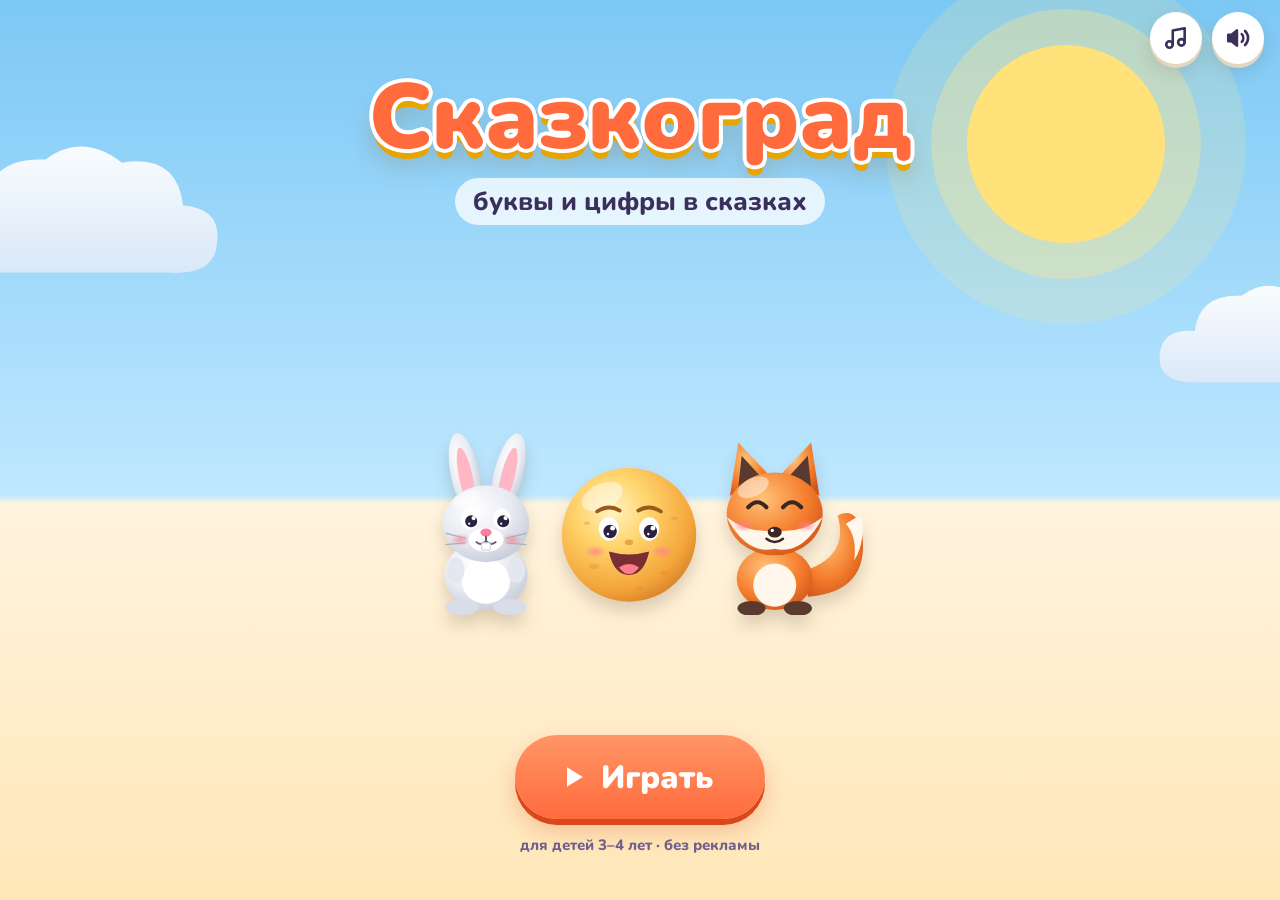
==== index.html @ 3eb1c52c "Мир 2 «Теремок»: 5 уровней с озвучкой Марины Строим теремок (Тетрис из брёвен), «Кто в теремочке жив" ====
<!doctype html>
<html lang="ru">
<head>
<meta charset="utf-8">
<meta name="viewport" content="width=device-width, initial-scale=1, maximum-scale=1, user-scalable=no, viewport-fit=cover">
<meta name="theme-color" content="#FFF1D6">
<meta name="apple-mobile-web-app-capable" content="yes">
<meta name="mobile-web-app-capable" content="yes">
<meta name="apple-mobile-web-app-status-bar-style" content="default">
<meta name="apple-mobile-web-app-title" content="Сказкоград">
<title>Сказкоград — буквы и цифры в сказках</title>
<meta name="description" content="Игра для малышей 3–4 лет: буквы, цифры, цвета и фигуры в сказках про Колобка, Теремок и Репку. Бесплатно, без рекламы.">
<meta property="og:title" content="Сказкоград — буквы и цифры в сказках">
<meta property="og:description" content="Игра для малышей 3–4 лет. Бесплатно, без рекламы.">
<meta property="og:image" content="https://skyrocket-artur.github.io/skazkograd/icons/icon-512.png">
<meta property="og:url" content="https://skyrocket-artur.github.io/skazkograd/">
<meta property="og:type" content="website">
<link rel="manifest" href="manifest.webmanifest">
<link rel="icon" href="icons/icon.svg" type="image/svg+xml">
<link rel="apple-touch-icon" href="icons/icon-180.png">
<link rel="preconnect" href="https://fonts.googleapis.com">
<link rel="preconnect" href="https://fonts.gstatic.com" crossorigin>
<!-- Шрифт не блокирует запуск: пока грузится — системный круглый -->
<link rel="stylesheet" href="https://fonts.googleapis.com/css2?family=Nunito:wght@700;800;900&display=swap" media="print" onload="this.media='all'">
<link rel="stylesheet" href="css/app.css?v=4">
</head>
<body>
<div id="app"></div>
<noscript>Для игры нужен JavaScript.</noscript>
<script src="js/core.js?v=4"></script>
<script src="js/audio.js?v=4"></script>
<script src="js/lines.js?v=4"></script>
<script src="js/voice-packs.js?v=4"></script>
<script src="js/art.js?v=4"></script>
<script src="js/game.js?v=4"></script>
<script src="js/ui.js?v=4"></script>
<script src="js/levels/common.js?v=4"></script>
<script src="js/levels/w1.js?v=4"></script>
<script src="js/levels/w2.js?v=4"></script>
<script src="js/app.js?v=4"></script>
</body>
</html>
---- css/app.css ----
:root {
  --ink: #3B2F5C; --ink2: #6E6290; --cream: #FFF4DE; --white: #fff;
  --accent: #FF6B3D; --accent-d: #D9481C; --sun: #FFD23F; --sun-d: #E8A400;
  --green: #4FC26A; --green-d: #2E9447; --blue: #4FA8F5; --pink: #FF6B8B;
  --sat: env(safe-area-inset-top, 0px); --sab: env(safe-area-inset-bottom, 0px);
  --sal: env(safe-area-inset-left, 0px); --sar: env(safe-area-inset-right, 0px);
  --font: Nunito, ui-rounded, "SF Pro Rounded", "Arial Rounded MT Bold", system-ui, sans-serif;
}
* { box-sizing: border-box; -webkit-tap-highlight-color: transparent; }
html, body { margin: 0; height: 100%; overflow: hidden; background: var(--cream); color: var(--ink); font-family: var(--font); font-weight: 800; overscroll-behavior: none; }
body { -webkit-user-select: none; user-select: none; -webkit-touch-callout: none; touch-action: manipulation; -webkit-text-size-adjust: 100%; }
input, textarea { -webkit-user-select: text; user-select: text; font-family: inherit; }
button { font-family: inherit; color: inherit; border: 0; background: none; padding: 0; cursor: pointer; touch-action: manipulation; }
img { -webkit-user-drag: none; user-select: none; }
#app { position: fixed; inset: 0; overflow: hidden; }

/* ---------- экраны ---------- */
.screen { position: absolute; inset: 0; overflow: hidden; transition: opacity .3s ease, transform .3s ease; }
.screen.enter { opacity: 0; transform: scale(1.03); }
.screen.leave { opacity: 0; pointer-events: none; }
.bar { position: absolute; z-index: 5; top: 0; left: 0; right: 0; display: flex; align-items: center; justify-content: space-between; gap: 12px;
  padding: calc(var(--sat) + 12px) calc(var(--sar) + 16px) 8px calc(var(--sal) + 16px); }
.bar h2 { margin: 0; font-size: clamp(22px, 6vw, 30px); font-weight: 900; letter-spacing: .2px; text-shadow: 0 2px 0 rgba(255,255,255,.7); }
.tb-space { width: 52px; height: 52px; flex: none; }
.bar.three { display: grid; grid-template-columns: 1fr auto 1fr; }
.bar.three > :first-child { justify-self: start; }
.bar.three > :last-child { justify-self: end; }
.bar-right, .sound-btns { display: flex; align-items: center; gap: 10px; }
.icon-btn.off { background: #FFE9DF; color: var(--accent-d); }
.splash-top { position: absolute; z-index: 3; top: calc(var(--sat) + 12px); right: calc(var(--sar) + 16px); }

/* ---------- кнопки ---------- */
.btn { position: relative; display: inline-flex; align-items: center; justify-content: center; gap: 10px; min-height: 56px; padding: 0 28px; border-radius: 999px;
  background: linear-gradient(180deg, #FF9566, var(--accent)); color: #fff; font-size: 20px; font-weight: 900;
  box-shadow: 0 6px 0 var(--accent-d), 0 12px 24px rgba(217,72,28,.28); transition: transform .08s, box-shadow .08s; }
.btn:active { transform: translateY(4px); box-shadow: 0 2px 0 var(--accent-d), 0 6px 14px rgba(217,72,28,.25); }
.btn svg { width: 24px; height: 24px; }
.btn.big { min-height: 64px; font-size: 24px; padding: 0 36px; }
.btn.huge { min-height: 84px; font-size: 32px; padding: 0 52px 0 40px; }
.btn.huge svg { width: 36px; height: 36px; }
.btn.ghost { background: #fff; color: var(--ink); box-shadow: 0 5px 0 #E3D6BF, 0 10px 20px rgba(80,60,30,.12); }
.btn.ghost:active { box-shadow: 0 1px 0 #E3D6BF; }
.btn.small { min-height: 40px; font-size: 16px; padding: 0 16px; }
.btn.danger { background: linear-gradient(180deg, #FF7A7A, #E5484D); box-shadow: 0 5px 0 #B32D33; }
.icon-btn { position: relative; flex: none; width: 52px; height: 52px; border-radius: 50%; display: grid; place-items: center; background: #fff; color: var(--ink);
  box-shadow: 0 4px 0 #E3D6BF, 0 8px 18px rgba(80,60,30,.15); overflow: hidden; }
.icon-btn svg { width: 26px; height: 26px; position: relative; z-index: 1; }
.icon-btn:active { transform: translateY(3px); box-shadow: 0 1px 0 #E3D6BF; }
.icon-btn.ghost { background: rgba(255,255,255,.75); }
.icon-btn .ring { display: none; }
.icon-btn.hold::before { content: ''; position: absolute; inset: 0; border-radius: 50%; background: rgba(255,107,61,.4); transform: scale(0); }
.icon-btn.holding::before { transform: scale(1); transition: transform var(--hold, .7s) linear; }

/* ---------- заставка ---------- */
.splash { background: linear-gradient(180deg, #7CC8F5 0%, #BFE8FF 55%, #FFF4DE 56%, #FFE7B8 100%); display: flex; flex-direction: column; align-items: center; justify-content: space-between;
  padding: calc(var(--sat) + 6vh) 20px calc(var(--sab) + 5vh); }
.splash .sun { position: absolute; right: 9%; top: calc(var(--sat) + 5%); width: 22vmin; height: 22vmin; border-radius: 50%; background: #FFE27A; box-shadow: 0 0 0 4vmin rgba(255,230,140,.35), 0 0 0 9vmin rgba(255,230,140,.18); }
.splash .cl { position: absolute; width: 34vmin; opacity: .95; animation: drift 18s linear infinite alternate; }
.splash .c1 { left: -6%; top: 14%; } .splash .c2 { right: -8%; top: 30%; width: 26vmin; animation-duration: 24s; }
.logo { position: relative; text-align: center; margin-top: 2vh; }
.logo h1 { margin: 0; font-size: clamp(46px, 14vw, 92px); font-weight: 900; line-height: 1; color: var(--accent); letter-spacing: -1px;
  text-shadow: 0 4px 0 #fff, 0 -4px 0 #fff, 4px 0 0 #fff, -4px 0 0 #fff, 3px 3px 0 #fff, -3px 3px 0 #fff, 3px -3px 0 #fff, -3px -3px 0 #fff, 0 10px 0 #E8A400, 0 16px 24px rgba(120,70,0,.25); }
.logo p { margin: 14px 0 0; font-size: clamp(18px, 5vw, 26px); color: var(--ink); background: rgba(255,255,255,.75); display: inline-block; padding: 6px 18px; border-radius: 999px; }
.friends { position: relative; display: flex; align-items: flex-end; justify-content: center; gap: 0; width: min(100%, 520px); height: 30vh; }
.friends .f { height: 70%; filter: drop-shadow(0 10px 8px rgba(60,40,20,.18)); animation: hop 2.4s ease-in-out infinite; }
.friends .kol { height: 62%; margin: 0 -4%; z-index: 1; animation-delay: .3s; }
.friends .fox { animation-delay: .6s; }
.splash-bottom { position: relative; display: flex; flex-direction: column; align-items: center; gap: 16px; }
.splash-bottom small { font-size: 15px; color: var(--ink2); }
.play { animation: breathe 1.8s ease-in-out infinite; }

/* ---------- карта сказок ---------- */
.map { background: radial-gradient(120% 60% at 50% 0%, #FFFFFF 0%, #FFF4DE 60%), var(--cream); }
.worlds { position: absolute; inset: 0; overflow-y: auto; -webkit-overflow-scrolling: touch; padding: calc(var(--sat) + 84px) calc(var(--sar) + 16px) calc(var(--sab) + 100px) calc(var(--sal) + 16px);
  display: grid; grid-template-columns: 1fr; gap: 14px; align-content: start; }
@media (min-width: 700px) { .worlds { grid-template-columns: 1fr 1fr; max-width: 980px; margin: 0 auto; } }
.world-card { position: relative; display: flex; align-items: center; gap: 14px; min-height: 124px; padding: 14px 16px 14px 10px; border-radius: 28px; text-align: left;
  box-shadow: 0 6px 0 rgba(0,0,0,.08), 0 14px 28px rgba(80,60,30,.12); transition: transform .1s; }
.world-card:active { transform: scale(.97); }
.wc-art { flex: none; width: 104px; height: 104px; display: grid; place-items: center; background: rgba(255,255,255,.55); border-radius: 24px; }
.wc-art img { max-width: 88px; max-height: 88px; filter: drop-shadow(0 6px 6px rgba(0,0,0,.15)); }
.wc-text { flex: 1; min-width: 0; }
.wc-text h3 { margin: 0 0 4px; font-size: 24px; font-weight: 900; color: #fff; text-shadow: 0 2px 0 rgba(0,0,0,.15); }
.wc-text p { margin: 0 0 10px; font-size: 14px; color: rgba(255,255,255,.95); font-weight: 800; }
.wc-prog { position: relative; height: 22px; background: rgba(255,255,255,.4); border-radius: 999px; overflow: hidden; }
.wc-prog i { position: absolute; left: 0; top: 0; bottom: 0; background: linear-gradient(90deg, #FFE27A, #FFD23F); border-radius: 999px; transition: width .6s; }
.wc-prog span { position: relative; display: block; text-align: center; font-size: 13px; line-height: 22px; color: var(--ink); }
.wc-soon { display: inline-flex; align-items: center; gap: 6px; background: rgba(255,255,255,.85); color: var(--ink2); padding: 4px 12px; border-radius: 999px; font-size: 14px; }
.wc-soon svg { width: 16px; height: 16px; }
.wc-badge { position: absolute; top: -8px; right: -6px; width: 44px; height: 44px; filter: drop-shadow(0 3px 3px rgba(0,0,0,.2)); }
.world-card.locked .wc-art img { filter: grayscale(.6) opacity(.7); }
.world-card.locked { filter: saturate(.55); }
.map-foot { position: absolute; left: 0; right: 0; bottom: 0; display: flex; justify-content: center; padding: 16px 16px calc(var(--sab) + 18px);
  background: linear-gradient(180deg, rgba(255,244,222,0), var(--cream) 40%); pointer-events: none; }
.map-foot .btn { pointer-events: auto; }
.w-forest { background: linear-gradient(135deg, #6CCB6E, #2FA35A); }
.w-meadow { background: linear-gradient(135deg, #FFB25C, #F07A2E); }
.w-garden { background: linear-gradient(135deg, #C5D94A, #7FB52E); }
.w-bears { background: linear-gradient(135deg, #C58B5E, #8C5A36); }
.w-sea { background: linear-gradient(135deg, #4FC3F7, #2D7FD8); }

/* ---------- мир: тропинка ---------- */
.screen.world.w-forest { background: linear-gradient(180deg, #8FD3FF 0%, #CFF0FF 26%, #A9E08E 27%, #6CC35E 100%); }
.screen.world.w-meadow { background: radial-gradient(60% 18% at 20% 70%, rgba(255,255,255,.25), transparent), linear-gradient(180deg, #86CFF7 0%, #D6F0FF 24%, #B9E89A 25%, #7CCB5E 100%); }
.world-done.w-meadow { background: radial-gradient(100% 60% at 50% 20%, #FFFDF0, #FFE2B8 60%, #FFB97A); }
.world .bar h2 { color: #fff; text-shadow: 0 2px 0 rgba(0,0,0,.18); }
.path-field { position: absolute; left: 0; right: 0; top: calc(var(--sat) + 76px); bottom: calc(var(--sab) + 8px); }
.path-line { position: absolute; inset: 0; pointer-events: none; }
.path-line svg { width: 100%; height: 100%; }
.path-line path { fill: none; stroke: #F3D9A0; stroke-width: 7; stroke-linecap: round; stroke-linejoin: round; vector-effect: non-scaling-stroke; filter: drop-shadow(0 2px 0 rgba(120,80,30,.25)); }
.deco { position: absolute; pointer-events: none; filter: drop-shadow(0 6px 4px rgba(30,60,20,.18)); }
.deco.d0 { left: -4%; top: 4%; height: 26%; } .deco.d1 { right: -6%; top: 46%; height: 24%; } .deco.d2 { right: 6%; top: -2%; height: 18%; }
.deco.d3 { left: 2%; top: 62%; height: 9%; } .deco.d4 { left: 40%; top: 66%; height: 0; display: none; }
.stone { position: absolute; transform: translate(-50%, -50%); width: clamp(88px, 22vmin, 124px); height: clamp(88px, 22vmin, 124px); border-radius: 50%;
  background: radial-gradient(circle at 35% 30%, #fff, #FFF1D6); box-shadow: 0 7px 0 #D9B97C, 0 14px 22px rgba(60,50,20,.25); display: grid; place-items: center;
  animation: popIn .45s backwards cubic-bezier(.2,1.6,.4,1); }
.stone:active { translate: 0 4px; box-shadow: 0 3px 0 #D9B97C; }
.st-art img { width: 64%; height: 64%; position: absolute; left: 18%; top: 14%; object-fit: contain; }
.st-num { position: absolute; left: -4px; top: -4px; width: 34px; height: 34px; border-radius: 50%; background: var(--accent); color: #fff; font-size: 19px; font-weight: 900; display: grid; place-items: center; box-shadow: 0 3px 0 var(--accent-d); }
.st-star { position: absolute; right: -6px; top: -8px; width: 38px; height: 38px; filter: drop-shadow(0 2px 2px rgba(0,0,0,.2)); }
.st-lock { position: absolute; inset: 0; display: grid; place-items: center; background: rgba(255,255,255,.55); border-radius: 50%; color: var(--ink2); }
.st-lock svg { width: 36%; height: 36%; }
.st-title { position: absolute; top: 100%; left: 50%; transform: translateX(-50%); margin-top: 10px; white-space: nowrap; font-size: 15px; background: rgba(255,255,255,.88); padding: 3px 10px; border-radius: 999px; color: var(--ink); }
.stone.locked .st-art img { filter: grayscale(1) opacity(.6); }
.stone.next { animation: popIn .45s backwards cubic-bezier(.2,1.6,.4,1), glow 1.6s 0.5s ease-in-out infinite; }
.stone.boss { width: clamp(104px, 26vmin, 148px); height: clamp(104px, 26vmin, 148px); background: radial-gradient(circle at 35% 30%, #FFF8C2, #FFD23F); box-shadow: 0 7px 0 #D9A400, 0 14px 22px rgba(120,90,0,.3); }
.stone.done { background: radial-gradient(circle at 35% 30%, #F2FFE8, #C9F0B4); box-shadow: 0 7px 0 #8CC970, 0 14px 22px rgba(30,80,20,.22); }
.world-host { position: absolute; right: calc(var(--sar) + 5%); bottom: calc(var(--sab) + 3%); width: 22vmin; max-width: 130px; pointer-events: none; animation: hop 2.2s ease-in-out infinite; filter: drop-shadow(0 8px 6px rgba(0,0,0,.18)); }
.loader { position: absolute; left: 20%; right: 20%; bottom: calc(var(--sab) + 14px); height: 10px; border-radius: 999px; background: rgba(255,255,255,.5); overflow: hidden; transition: opacity .4s; }
.loader i { display: block; height: 100%; width: 0; background: var(--sun); border-radius: 999px; transition: width .3s; }
.loader.hide { opacity: 0; }
.veil { position: fixed; inset: 0; z-index: 50; display: grid; place-items: center; background: rgba(255,244,222,.55); }
.spinner { width: 56px; height: 56px; border-radius: 50%; border: 7px solid rgba(255,107,61,.25); border-top-color: var(--accent); animation: spin .8s linear infinite; }

/* ---------- уровень ---------- */
.level-screen { background: #BFE8FF; }
.stage { position: absolute; left: 0; top: 0; touch-action: none; display: block; }
.level-screen .topbar { position: absolute; z-index: 5; top: 0; left: 0; right: 0; display: grid; grid-template-columns: 1fr auto 1fr; align-items: center; gap: 8px; padding: calc(var(--sat) + 10px) calc(var(--sar) + 14px) 0 calc(var(--sal) + 14px); pointer-events: none; }
.level-screen .topbar > :first-child { justify-self: start; }
.level-screen .topbar > :last-child { justify-self: end; }
.level-screen .topbar > * { pointer-events: auto; }
.dots { display: flex; gap: 8px; background: rgba(255,255,255,.7); padding: 8px 12px; border-radius: 999px; }
.dots:empty { visibility: hidden; }
.dots i { width: 14px; height: 14px; border-radius: 50%; background: rgba(59,47,92,.18); transition: background .3s, transform .3s; }
.dots i.cur { background: var(--sun); transform: scale(1.25); }
.dots i.done { background: var(--green); }
.hint-btn { position: absolute; z-index: 6; right: calc(var(--sar) + 16px); bottom: calc(var(--sab) + 16px); width: 72px; height: 72px; border-radius: 50%;
  background: radial-gradient(circle at 35% 30%, #FFF6BF, #FFD23F); box-shadow: 0 6px 0 var(--sun-d), 0 12px 22px rgba(140,100,0,.3); display: grid; place-items: center; }
.hint-btn svg { width: 40px; height: 40px; }
.hint-btn:active { transform: translateY(4px); box-shadow: 0 2px 0 var(--sun-d); }
.hint-btn.bump { animation: bump .35s; }
.subs { position: absolute; z-index: 4; left: calc(var(--sal) + 14px); right: calc(var(--sar) + 104px); bottom: calc(var(--sab) + 22px); padding: 10px 16px; border-radius: 20px;
  background: rgba(255,255,255,.88); color: var(--ink); font-size: 16px; line-height: 1.3; box-shadow: 0 6px 18px rgba(0,0,0,.08); pointer-events: none;
  opacity: 0; transform: translateY(8px); transition: opacity .25s, transform .25s; }
.subs.on { opacity: 1; transform: none; }
.overlay { position: absolute; inset: 0; z-index: 7; pointer-events: none; }
.overlay > * { pointer-events: auto; }
.finger { position: absolute; z-index: 9; left: 0; top: 0; width: 64px; pointer-events: none; opacity: 0; transition: opacity .2s; filter: drop-shadow(0 6px 6px rgba(0,0,0,.25)); }
.finger.on { opacity: 1; }
.finger.tap { animation: fingertap .9s ease-in-out infinite; }

.card-big { position: absolute; left: 50%; top: 42%; transform: translate(-50%, -50%); display: flex; flex-direction: column; align-items: center; pointer-events: none !important;
  animation: popIn .5s cubic-bezier(.2,1.6,.4,1); transition: opacity .3s, transform .3s; }
.card-big.out { opacity: 0; transform: translate(-50%, -50%) scale(.8); }
.card-big .glyph { font-size: clamp(130px, 38vmin, 240px); line-height: 1; font-weight: 900; color: var(--accent);
  text-shadow: 0 7px 0 #fff, 0 -7px 0 #fff, 7px 0 0 #fff, -7px 0 0 #fff, 5px 5px 0 #fff, -5px 5px 0 #fff, 5px -5px 0 #fff, -5px -5px 0 #fff, 0 16px 0 rgba(217,72,28,.5), 0 24px 30px rgba(0,0,0,.2); }
.card-big span { margin-top: 8px; font-size: 24px; background: #fff; padding: 6px 18px; border-radius: 999px; box-shadow: 0 6px 16px rgba(0,0,0,.1); }
.card-art { width: 30vmin; }

.choose { position: absolute; left: 0; right: 0; top: calc(var(--sat) + 25%); display: flex; justify-content: center; gap: clamp(12px, 4vw, 26px); transition: opacity .3s; }
.choose.out { opacity: 0; pointer-events: none; }
.ch-btn { width: clamp(88px, 24vw, 128px); height: clamp(88px, 24vw, 128px); border-radius: 30px; background: #fff; display: grid; place-items: center;
  box-shadow: 0 7px 0 #E3D6BF, 0 14px 24px rgba(80,60,30,.18); transition: transform .1s; }
.ch-btn b { font-size: clamp(52px, 15vw, 80px); line-height: 1; font-weight: 900; color: #6A4BD6; }
.ch-btn img { width: 70%; }
.ch-btn:active { transform: translateY(4px); }
.ch-btn.right { background: #E2FAD9; box-shadow: 0 7px 0 #8CC970, 0 0 0 6px rgba(79,194,106,.4); }
.ch-btn.right b { color: var(--green-d); }
.ch-btn.shake { animation: shake .4s; }
.ch-btn.pulse { animation: glow 1.2s ease-in-out infinite; }

.panel { position: absolute; left: 50%; top: 50%; transform: translate(-50%, -50%); width: min(88vw, 400px); padding: 26px 22px 28px; border-radius: 34px; background: #fff;
  text-align: center; box-shadow: 0 10px 0 #E3D6BF, 0 30px 60px rgba(60,40,10,.25); }
.panel h2 { margin: 6px 0 18px; font-size: 28px; font-weight: 900; }
.panel p { font-size: 20px; }
.done-panel { animation: popIn .5s cubic-bezier(.2,1.6,.4,1); }
.done-art { width: 40%; filter: drop-shadow(0 8px 6px rgba(0,0,0,.15)); animation: hop 2s ease-in-out infinite; }
.stars { display: flex; justify-content: center; gap: 6px; margin-top: -60px; }
.stars i { width: 64px; height: 64px; display: block; filter: drop-shadow(0 4px 2px rgba(0,0,0,.15)); animation: popIn .5s backwards cubic-bezier(.2,1.6,.4,1); }
.stars i:nth-child(2) { width: 82px; height: 82px; margin-top: -14px; animation-delay: .15s; } .stars i:nth-child(3) { animation-delay: .3s; }
.stars svg { width: 100%; height: 100%; }

/* ---------- сказка пройдена ---------- */
.world-done { display: flex; flex-direction: column; align-items: center; justify-content: center; gap: 18px; padding: calc(var(--sat) + 70px) 18px calc(var(--sab) + 24px); overflow-y: auto; }
.world-done.w-forest { background: radial-gradient(100% 60% at 50% 20%, #FFFBEA, #FFE7A8 60%, #FFC96B); }
.gramota { position: relative; width: min(92vw, 440px); padding: 50px 20px 20px; border-radius: 34px; background: #fff; text-align: center; box-shadow: 0 10px 0 #E8C98A, 0 30px 60px rgba(120,80,0,.22); border: 6px solid #FFE7A8; }
.gramota h2 { margin: 8px 0 6px; font-size: 26px; font-weight: 900; }
.gr-name { margin: 0; font-size: 24px; color: var(--accent); }
.stars.big { position: absolute; top: -46px; left: 0; right: 0; margin: 0; }
.gr-friends { display: flex; justify-content: center; align-items: flex-end; margin-top: 12px; }
.gr-friends img { height: 74px; margin: 0 -5px; animation: hop 2.4s ease-in-out infinite; }
.gr-friends img:nth-child(2) { animation-delay: .2s; } .gr-friends img:nth-child(3) { height: 64px; animation-delay: .4s; } .gr-friends img:nth-child(4) { animation-delay: .6s; } .gr-friends img:nth-child(5) { animation-delay: .8s; }
.rest-card { width: min(92vw, 440px); padding: 16px 20px; border-radius: 26px; background: rgba(255,255,255,.75); text-align: center; }
.rest-card h3 { margin: 0 0 6px; font-size: 20px; }
.rest-card p { margin: 0; font-size: 17px; line-height: 1.35; color: var(--ink2); }
.wd-actions { display: flex; flex-direction: column; align-items: center; gap: 14px; }

/* ---------- поделиться ---------- */
.sheet-wrap { position: fixed; inset: 0; z-index: 80; background: rgba(40,30,60,.35); display: flex; align-items: flex-end; justify-content: center; }
.sheet { width: min(100%, 480px); background: #fff; border-radius: 30px 30px 0 0; padding: 22px 18px calc(var(--sab) + 22px); display: grid; gap: 10px; }
.sheet h3 { margin: 0 0 6px; text-align: center; font-size: 22px; }
.sh-item { display: block; text-align: center; text-decoration: none; padding: 16px; border-radius: 18px; background: #F4EEFF; color: var(--ink); font-size: 18px; font-weight: 900; }
.sh-item.tg { background: #E3F3FF; color: #1F7FC4; } .sh-item.wa { background: #E3FAE8; color: #1E9A47; } .sh-item.vk { background: #E8EEFF; color: #2C5CC9; }
.sh-close { margin-top: 6px; }

/* ---------- для родителей ---------- */
.parents { background: var(--cream); }
.p-body { position: absolute; inset: 0; overflow-y: auto; padding: calc(var(--sat) + 80px) calc(var(--sar) + 16px) calc(var(--sab) + 30px) calc(var(--sal) + 16px); display: grid; gap: 14px; align-content: start; max-width: 640px; margin: 0 auto; }
.p-card { background: #fff; border-radius: 24px; padding: 16px 18px; box-shadow: 0 4px 0 #EBDDC4; display: grid; gap: 10px; }
.p-card h3 { margin: 0; font-size: 20px; }
.p-card p { margin: 0; font-size: 15px; line-height: 1.45; font-weight: 700; }
.p-card .muted { color: var(--ink2); }
.p-row { display: flex; align-items: center; justify-content: space-between; gap: 12px; font-size: 17px; min-height: 40px; }
.p-row.col { flex-direction: column; align-items: stretch; }
.p-row input[type=text] { font-size: 18px; padding: 12px 14px; border-radius: 14px; border: 2px solid #E8DCC6; background: #FFFBF3; color: var(--ink); font-weight: 800; }
.p-row input[type=checkbox] { appearance: none; -webkit-appearance: none; flex: none; width: 54px; height: 32px; border-radius: 999px; background: #E3D9C8; position: relative; transition: background .2s; }
.p-row input[type=checkbox]::after { content: ''; position: absolute; left: 3px; top: 3px; width: 26px; height: 26px; border-radius: 50%; background: #fff; box-shadow: 0 2px 4px rgba(0,0,0,.2); transition: transform .2s; }
.p-row input[type=checkbox]:checked { background: var(--green); }
.p-row input[type=checkbox]:checked::after { transform: translateX(22px); }
.p-confirm { display: flex; align-items: center; gap: 10px; flex-wrap: wrap; font-size: 16px; }
.p-confirm[hidden] { display: none; }
.crash p { font-size: 22px; }

/* ---------- анимации ---------- */
.pop-in { animation: popIn .45s backwards cubic-bezier(.2,1.6,.4,1); }
.wiggle { animation: shake .45s; }
@keyframes popIn { from { opacity: 0; scale: .6; } to { opacity: 1; scale: 1; } }
@keyframes shake { 0%, 100% { translate: 0 0; } 20% { translate: -9px 0; } 40% { translate: 9px 0; } 60% { translate: -6px 0; } 80% { translate: 6px 0; } }
@keyframes hop { 0%, 100% { translate: 0 0; } 50% { translate: 0 -7%; } }
@keyframes breathe { 0%, 100% { scale: 1; } 50% { scale: 1.06; } }
@keyframes glow { 0%, 100% { scale: 1; filter: drop-shadow(0 0 0 rgba(255,210,63,0)); } 50% { scale: 1.08; filter: drop-shadow(0 0 14px rgba(255,190,40,.9)); } }
@keyframes bump { 50% { scale: 1.15; } }
@keyframes spin { to { transform: rotate(360deg); } }
@keyframes drift { from { translate: -3vw 0; } to { translate: 3vw 0; } }
@keyframes fingertap { 0%, 100% { translate: 0 0; scale: 1; } 50% { translate: 0 12px; scale: .9; } }
@media (prefers-reduced-motion: reduce) { .play, .world-host, .friends .f, .gr-friends img, .stone.next { animation: none; } }
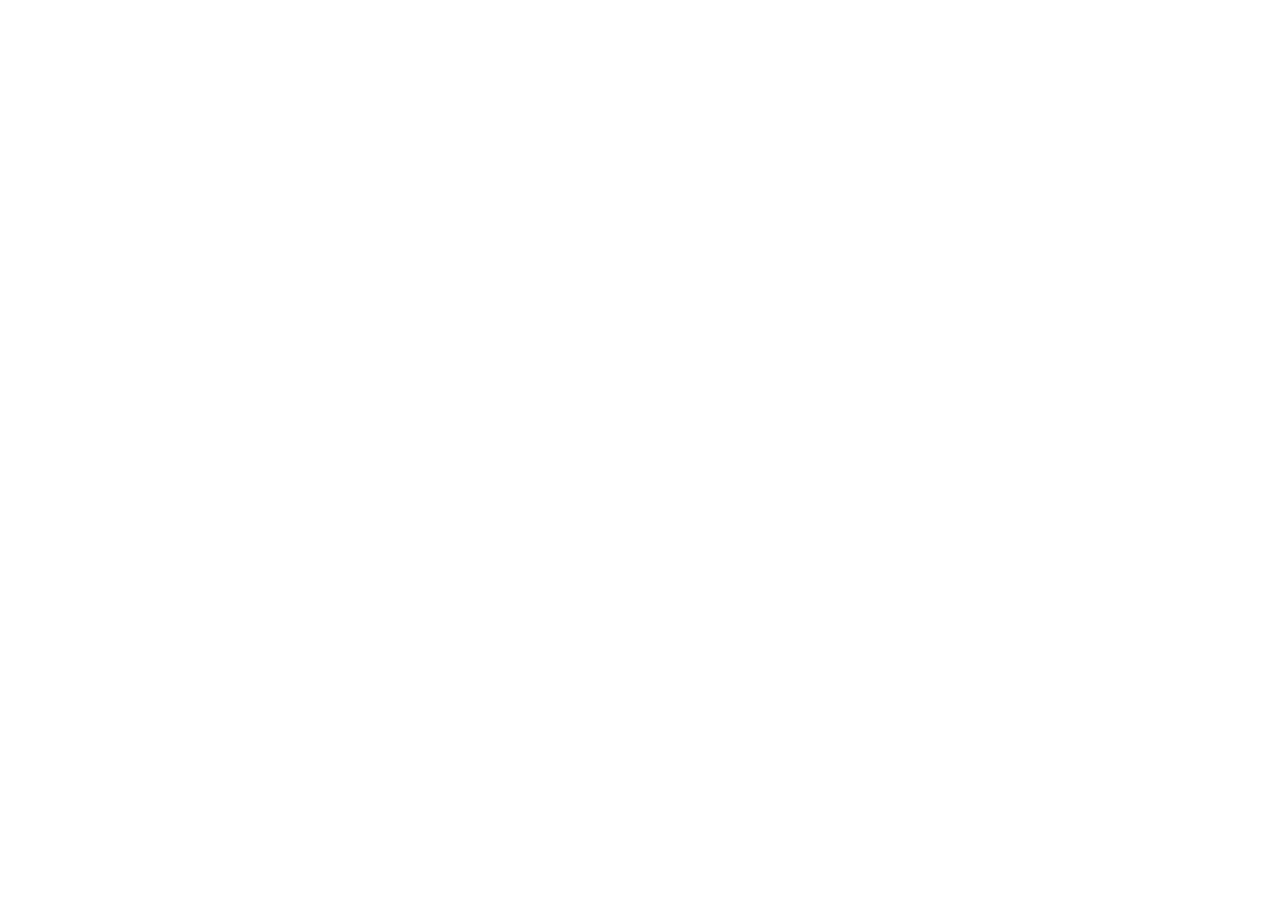
==== commit fbc23276: "Redirect to https://skazkograd.pages.dev/ The game moved to https://skazkograd.pages.dev/; this repo" ====
--- a/index.html
+++ b/index.html
@@ -2,41 +2,14 @@
 <html lang="ru">
 <head>
 <meta charset="utf-8">
-<meta name="viewport" content="width=device-width, initial-scale=1, maximum-scale=1, user-scalable=no, viewport-fit=cover">
-<meta name="theme-color" content="#FFF1D6">
-<meta name="apple-mobile-web-app-capable" content="yes">
-<meta name="mobile-web-app-capable" content="yes">
-<meta name="apple-mobile-web-app-status-bar-style" content="default">
-<meta name="apple-mobile-web-app-title" content="Сказкоград">
-<title>Сказкоград — буквы и цифры в сказках</title>
-<meta name="description" content="Игра для малышей 3–4 лет: буквы, цифры, цвета и фигуры в сказках про Колобка, Теремок и Репку. Бесплатно, без рекламы.">
-<meta property="og:title" content="Сказкоград — буквы и цифры в сказках">
-<meta property="og:description" content="Игра для малышей 3–4 лет. Бесплатно, без рекламы.">
-<meta property="og:image" content="https://skyrocket-artur.github.io/skazkograd/icons/icon-512.png">
-<meta property="og:url" content="https://skyrocket-artur.github.io/skazkograd/">
-<meta property="og:type" content="website">
-<link rel="manifest" href="manifest.webmanifest">
-<link rel="icon" href="icons/icon.svg" type="image/svg+xml">
-<link rel="apple-touch-icon" href="icons/icon-180.png">
-<link rel="preconnect" href="https://fonts.googleapis.com">
-<link rel="preconnect" href="https://fonts.gstatic.com" crossorigin>
-<!-- Шрифт не блокирует запуск: пока грузится — системный круглый -->
-<link rel="stylesheet" href="https://fonts.googleapis.com/css2?family=Nunito:wght@700;800;900&display=swap" media="print" onload="this.media='all'">
-<link rel="stylesheet" href="css/app.css?v=4">
+<meta name="viewport" content="width=device-width,initial-scale=1">
+<meta name="robots" content="noindex">
+<title>Сказкоград — новый адрес</title>
+<link rel="canonical" href="https://skazkograd.pages.dev/">
+<script>var p=location.pathname.replace(/^\/skazkograd(\/|$)/,'');location.replace("https://skazkograd.pages.dev/"+p+location.search+location.hash)</script>
+<noscript><meta http-equiv="refresh" content="0; url=https://skazkograd.pages.dev/"></noscript>
 </head>
-<body>
-<div id="app"></div>
-<noscript>Для игры нужен JavaScript.</noscript>
-<script src="js/core.js?v=4"></script>
-<script src="js/audio.js?v=4"></script>
-<script src="js/lines.js?v=4"></script>
-<script src="js/voice-packs.js?v=4"></script>
-<script src="js/art.js?v=4"></script>
-<script src="js/game.js?v=4"></script>
-<script src="js/ui.js?v=4"></script>
-<script src="js/levels/common.js?v=4"></script>
-<script src="js/levels/w1.js?v=4"></script>
-<script src="js/levels/w2.js?v=4"></script>
-<script src="js/app.js?v=4"></script>
+<body style="font:16px/1.5 system-ui,sans-serif;padding:48px 20px;text-align:center">
+<p>Сказкоград теперь здесь:<br><a href="https://skazkograd.pages.dev/">skazkograd.pages.dev</a></p>
 </body>
 </html>
